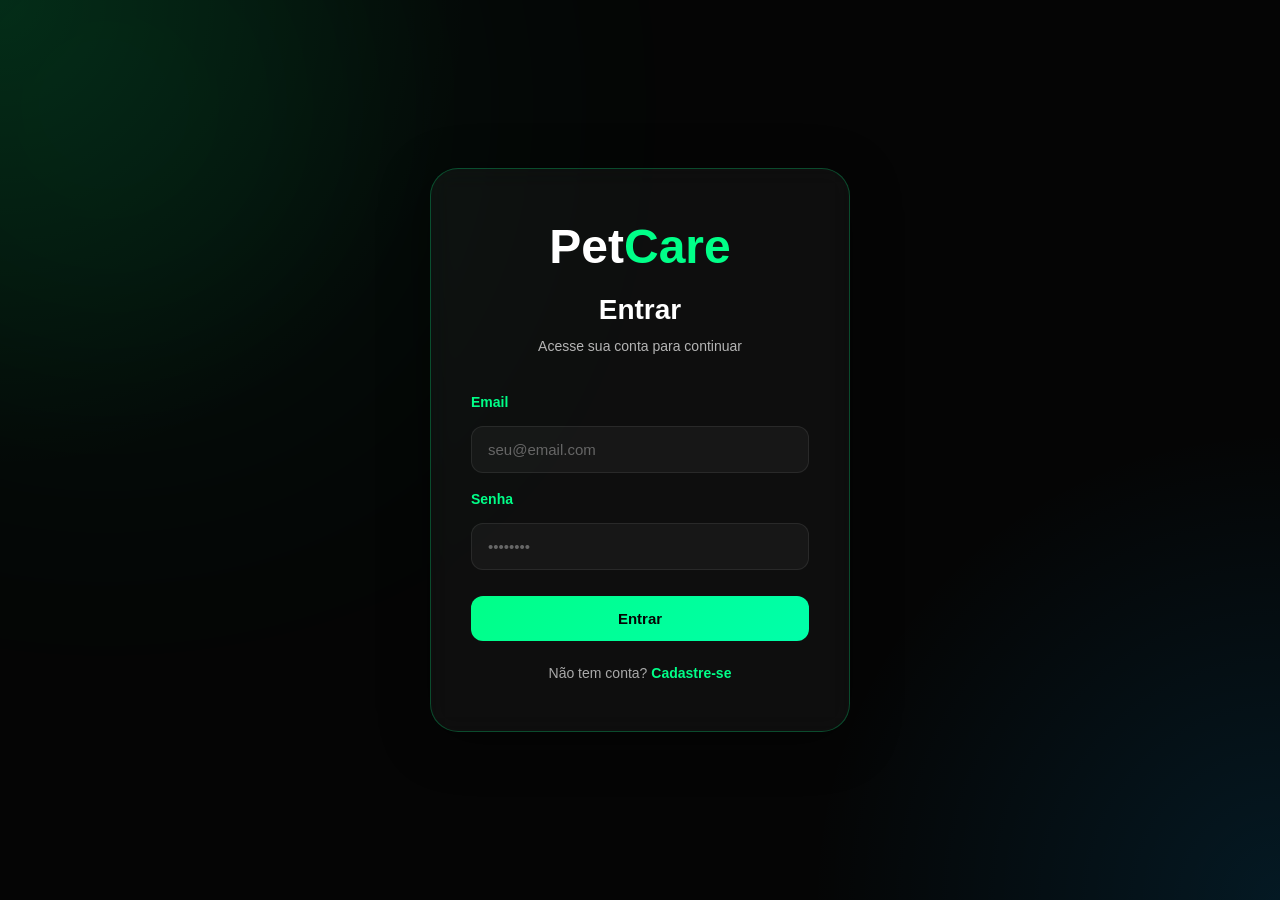
==== PetCare/auth.html @ 1dff2550 "Add files via upload" ====
<!DOCTYPE html>
<html lang="pt-BR">

<head>
    <meta charset="UTF-8">
    <meta name="viewport" content="width=device-width, initial-scale=1.0">
    <title>Login - PetCare</title>
    <link rel="stylesheet" href="style.css">
    <style>
        .auth-container {
            min-height: 100vh;
            display: flex;
            align-items: center;
            justify-content: center;
            padding: 20px;
        }

        .auth-box {
            width: 100%;
            max-width: 420px;
            background: rgba(255, 255, 255, 0.04);
            border: 1px solid rgba(0, 255, 136, 0.25);
            border-radius: 28px;
            padding: 50px 40px;
            backdrop-filter: blur(12px);
            box-shadow: 0 10px 50px rgba(0, 0, 0, 0.45);
        }

        .auth-header {
            text-align: center;
            margin-bottom: 40px;
        }

        .auth-header .logo {
            font-size: 48px;
            margin-bottom: 20px;
            font-weight: 800;
        }

        .auth-header .logo span {
            color: #00ff88;
        }

        .auth-header h1 {
            font-size: 28px;
            margin-bottom: 12px;
            color: white;
        }

        .auth-header p {
            color: #b5b5b5;
            font-size: 14px;
        }

        .auth-form {
            display: flex;
            flex-direction: column;
            gap: 18px;
        }

        .form-group {
            display: flex;
            flex-direction: column;
            gap: 8px;
        }

        .form-group label {
            color: #00ff88;
            font-weight: 600;
            font-size: 14px;
        }

        .form-group input {
            background: rgba(255, 255, 255, 0.04);
            border: 1px solid rgba(255, 255, 255, 0.08);
            border-radius: 12px;
            padding: 14px 16px;
            color: white;
            font-size: 15px;
            outline: none;
            transition: 0.3s;
            font-family: inherit;
        }

        .form-group input:focus {
            border-color: #00ff88;
            box-shadow: 0 0 15px rgba(0, 255, 136, 0.2);
        }

        .form-group input::placeholder {
            color: #666;
        }

        .auth-button {
            background: linear-gradient(135deg, #00ff88, #00ffaa);
            border: none;
            color: #050505;
            padding: 14px 28px;
            border-radius: 12px;
            font-size: 15px;
            font-weight: 600;
            cursor: pointer;
            transition: 0.35s;
            margin-top: 8px;
        }

        .auth-button:hover {
            transform: translateY(-2px);
            box-shadow: 0 0 30px rgba(0, 255, 136, 0.4);
        }

        .auth-button:active {
            transform: translateY(0);
        }

        .auth-toggle {
            text-align: center;
            margin-top: 24px;
            color: #aaa;
            font-size: 14px;
        }

        .auth-toggle a {
            color: #00ff88;
            text-decoration: none;
            font-weight: 600;
            cursor: pointer;
            transition: 0.3s;
        }

        .auth-toggle a:hover {
            color: #00ffaa;
        }

        .hidden-form {
            display: none;
        }

        .error-message {
            background: rgba(255, 100, 100, 0.15);
            border: 1px solid rgba(255, 100, 100, 0.3);
            color: #ff6464;
            padding: 12px;
            border-radius: 8px;
            font-size: 14px;
            margin-bottom: 16px;
            display: none;
        }

        .error-message.show {
            display: block;
        }

        .success-message {
            background: rgba(0, 255, 136, 0.15);
            border: 1px solid rgba(0, 255, 136, 0.3);
            color: #00ff88;
            padding: 12px;
            border-radius: 8px;
            font-size: 14px;
            margin-bottom: 16px;
            display: none;
        }

        .success-message.show {
            display: block;
        }

        @media(max-width: 600px) {
            .auth-box {
                padding: 40px 24px;
            }

            .auth-header .logo {
                font-size: 36px;
            }

            .auth-header h1 {
                font-size: 24px;
            }
        }
    </style>
</head>

<body>

    <div class="bg"></div>
    <div class="blur"></div>

    <div class="auth-container">
        <div class="auth-box">

            <div class="auth-header">
                <div class="logo">Pet<span>Care</span></div>
                <h1 id="authTitle">Entrar</h1>
                <p id="authSubtitle">Acesse sua conta para continuar</p>
            </div>

            <div id="errorMessage" class="error-message"></div>
            <div id="successMessage" class="success-message"></div>

            <!-- FORMULÁRIO DE LOGIN -->
            <form id="loginForm" class="auth-form">
                <div class="form-group">
                    <label for="loginEmail">Email</label>
                    <input type="email" id="loginEmail" placeholder="seu@email.com" required>
                </div>

                <div class="form-group">
                    <label for="loginPassword">Senha</label>
                    <input type="password" id="loginPassword" placeholder="••••••••" required>
                </div>

                <button type="submit" class="auth-button">Entrar</button>
            </form>

            <!-- FORMULÁRIO DE CADASTRO -->
            <form id="registerForm" class="auth-form hidden-form">
                <div class="form-group">
                    <label for="registerName">Nome Completo</label>
                    <input type="text" id="registerName" placeholder="Seu nome aqui" required>
                </div>

                <div class="form-group">
                    <label for="registerEmail">Email</label>
                    <input type="email" id="registerEmail" placeholder="seu@email.com" required>
                </div>

                <div class="form-group">
                    <label for="registerPassword">Senha</label>
                    <input type="password" id="registerPassword" placeholder="••••••••" required minlength="6">
                </div>

                <div class="form-group">
                    <label for="registerPasswordConfirm">Confirmar Senha</label>
                    <input type="password" id="registerPasswordConfirm" placeholder="••••••••" required minlength="6">
                </div>

                <button type="submit" class="auth-button">Criar Conta</button>
            </form>

            <!-- TOGGLE ENTRE LOGIN E CADASTRO -->
            <div class="auth-toggle">
                <span id="toggleText">Não tem conta? <a onclick="toggleForms()">Cadastre-se</a></span>
            </div>

        </div>
    </div>

    <script src="auth.js"></script>

</body>

</html>
---- PetCare/style.css ----
* {
  margin: 0;
  padding: 0;
  box-sizing: border-box;
  font-family: "Segoe UI", sans-serif;
}

html {
  scroll-behavior: smooth;
}

body {
  background: #050505;
  color: white;
  overflow-x: hidden;
  min-height: 100vh;
}

/* BACKGROUND */

.bg {
  position: fixed;
  inset: 0;

  background:
    radial-gradient(circle at top left, rgba(0, 255, 120, 0.12), transparent 30%),
    radial-gradient(circle at bottom right, rgba(0, 170, 255, 0.12), transparent 30%),
    #050505;

  z-index: -3;
}

.blur {
  position: fixed;

  width: 450px;
  height: 450px;

  background: #00ff88;

  border-radius: 50%;

  filter: blur(180px);

  opacity: 0.12;

  top: -120px;
  left: -120px;

  z-index: -2;

  animation: floating 8s ease-in-out infinite;
}

@keyframes floating {

  0% {
    transform: translateY(0px);
  }

  50% {
    transform: translateY(30px);
  }

  100% {
    transform: translateY(0px);
  }

}

/* HEADER */

header {
  width: 100%;

  display: flex;
  align-items: center;
  justify-content: space-between;

  padding: 28px 8%;

  position: sticky;
  top: 0;

  backdrop-filter: blur(12px);

  background: rgba(5, 5, 5, 0.75);

  border-bottom: 1px solid rgba(255, 255, 255, 0.06);

  z-index: 999;
}

.logo {
  font-size: 38px;
  font-weight: 800;
}

.logo span {
  color: #00ff88;
}

nav {
  display: flex;
  gap: 28px;

  align-items: center;
}

nav a {
  color: #cfcfcf;

  text-decoration: none;

  position: relative;

  transition: 0.3s;
}

nav a::after {
  content: "";

  position: absolute;

  left: 0;
  bottom: -6px;

  width: 0%;
  height: 2px;

  background: #00ff88;

  transition: 0.3s;
}

nav a:hover {
  color: white;
}

nav a:hover::after {
  width: 100%;
}

/* NAV AUTH */

.nav-auth {
  display: flex;
  gap: 12px;

  margin-left: 20px;

  padding-left: 20px;

  border-left: 1px solid rgba(255, 255, 255, 0.1);
}

.nav-link {
  background: transparent;

  border: 1px solid rgba(0, 255, 136, 0.3);

  color: #00ff88;

  padding: 8px 16px;

  border-radius: 8px;

  cursor: pointer;

  font-size: 13px;

  font-weight: 600;

  transition: 0.3s;

  font-family: inherit;
}

.nav-link:hover {
  background: rgba(0, 255, 136, 0.1);

  border-color: #00ff88;

  transform: translateY(-2px);
}

.user-info {
  color: #00ff88;

  font-weight: 600;

  font-size: 13px;

  padding: 8px 16px;
}

/* HERO */

.hero {
  min-height: 100vh;

  display: flex;
  align-items: center;
  justify-content: space-between;

  gap: 60px;

  padding: 0 8%;
}

.hero-text {
  max-width: 650px;
}

.tag {
  width: max-content;

  padding: 10px 18px;

  border-radius: 999px;

  background: rgba(0, 255, 136, 0.12);

  border: 1px solid rgba(0, 255, 136, 0.18);

  color: #00ff88;

  margin-bottom: 26px;

  animation: fadeUp 1s ease;
}

.hero h1 {
  font-size: 74px;
  line-height: 1;

  margin-bottom: 24px;

  animation: fadeUp 1.1s ease;
}

.hero h1 span {
  color: #00ff88;
}

.hero p {
  color: #b5b5b5;

  line-height: 1.8;

  font-size: 18px;

  margin-bottom: 36px;

  animation: fadeUp 1.2s ease;
}

.buttons {
  display: flex;
  gap: 18px;
  flex-wrap: wrap;

  animation: fadeUp 1.3s ease;
}

/* BUTTONS */

button {
  border: none;

  cursor: pointer;

  padding: 16px 28px;

  border-radius: 18px;

  font-size: 15px;
  font-weight: 600;

  transition: 0.35s;
}

.primary {
  background: linear-gradient(135deg, #00ff88, #00ffaa);

  color: #050505;

  box-shadow: 0 0 25px rgba(0, 255, 136, 0.25);
}

.primary:hover {
  transform: translateY(-5px) scale(1.03);

  box-shadow: 0 0 40px rgba(0, 255, 136, 0.45);
}

.secondary {
  background: transparent;

  border: 1px solid rgba(255, 255, 255, 0.08);

  color: white;
}

.secondary:hover {
  border-color: #00ff88;

  color: #00ff88;

  transform: translateY(-4px);
}

/* CARD */

.card {
  width: 430px;

  background: rgba(255, 255, 255, 0.04);

  border: 1px solid rgba(255, 255, 255, 0.08);

  border-radius: 30px;

  padding: 30px;

  backdrop-filter: blur(18px);

  box-shadow: 0 10px 50px rgba(0, 0, 0, 0.45);

  animation: fadeLeft 1s ease;
}

.card-top {
  display: flex;
  align-items: center;
  justify-content: space-between;

  margin-bottom: 24px;
}

.status {
  width: 14px;
  height: 14px;

  border-radius: 50%;

  background: #00ff88;

  box-shadow: 0 0 18px #00ff88;

  animation: pulse 2s infinite;
}

.pet {
  display: flex;
  align-items: center;

  gap: 18px;

  padding: 18px;

  border-radius: 20px;

  background: rgba(255, 255, 255, 0.03);

  margin-bottom: 20px;

  transition: 0.3s;
}

.pet:hover {
  transform: translateX(8px);

  background: rgba(255, 255, 255, 0.06);
}

.pet-icon {
  width: 58px;
  height: 58px;

  border-radius: 18px;

  background: linear-gradient(135deg, #00ff88, #00ffaa);

  display: flex;
  align-items: center;
  justify-content: center;

  font-size: 28px;
}

.pet h3 {
  margin-bottom: 4px;
}

.pet p {
  color: #aaaaaa;
  font-size: 14px;
}

/* SECTIONS */

.features,
.page {
  padding: 120px 8%;
}

.section-title,
.page-title {
  font-size: 58px;

  margin-bottom: 24px;
}

.section-title span,
.page-title span {
  color: #00ff88;
}

.page-description {
  color: #b5b5b5;

  font-size: 18px;

  max-width: 700px;

  line-height: 1.8;

  margin-bottom: 60px;
}

.grid,
.pets-grid {
  display: grid;

  grid-template-columns: repeat(auto-fit, minmax(280px, 1fr));

  gap: 28px;
}

/* FEATURE CARDS */

.feature-card,
.adoption-card {
  background: rgba(255, 255, 255, 0.04);

  border: 1px solid rgba(255, 255, 255, 0.08);

  border-radius: 26px;

  padding: 30px;

  transition: 0.35s;

  position: relative;

  overflow: hidden;
}

.feature-card::before,
.adoption-card::before {
  content: "";

  position: absolute;

  inset: 0;

  background: linear-gradient(135deg,
      rgba(0, 255, 136, 0.08),
      transparent);

  opacity: 0;

  transition: 0.35s;
}

.feature-card:hover::before,
.adoption-card:hover::before {
  opacity: 1;
}

.feature-card:hover,
.adoption-card:hover {
  transform: translateY(-10px);

  border-color: rgba(0, 255, 136, 0.25);
}

.feature-card h3,
.adoption-card h3 {
  font-size: 24px;

  margin-bottom: 14px;
}

.feature-card p,
.adoption-card p {
  color: #b4b4b4;

  line-height: 1.7;

  margin-bottom: 24px;

  flex-grow: 1;
}

/* CARD ICON */

.card-icon {
  font-size: 48px;

  margin-bottom: 18px;

  display: block;
}

/* CARD FEATURES */

.card-feature {
  font-size: 14px;

  color: #00ff88;

  margin-bottom: 8px;

  font-weight: 500;
}

/* PET IMAGE */

.pet-image {
  width: 100px;
  height: 100px;

  border-radius: 24px;

  background: rgba(0, 255, 136, 0.12);

  display: flex;
  align-items: center;
  justify-content: center;

  margin-bottom: 22px;

  font-size: 46px;
}

/* FORM */

.contact-form {
  max-width: 700px;

  display: flex;
  flex-direction: column;

  gap: 22px;
}

.contact-form input,
.contact-form textarea {
  background: rgba(255, 255, 255, 0.04);

  border: 1px solid rgba(255, 255, 255, 0.08);

  border-radius: 18px;

  padding: 18px;

  color: white;

  font-size: 15px;

  outline: none;

  transition: 0.3s;
}

.contact-form textarea {
  height: 180px;
  resize: none;
}

.contact-form input:focus,
.contact-form textarea:focus {
  border-color: #00ff88;

  box-shadow: 0 0 20px rgba(0, 255, 136, 0.15);
}

/* FOOTER */

footer {
  padding: 40px 8%;

  text-align: center;

  color: #888;

  border-top: 1px solid rgba(255, 255, 255, 0.06);
}

/* ANIMATIONS */

.hidden {
  opacity: 0;
  transform: translateY(50px);
}

.show {
  opacity: 1;
  transform: translateY(0);
  transition: all 1s ease;
}

@keyframes pulse {

  0% {
    transform: scale(1);
  }

  50% {
    transform: scale(1.3);
  }

  100% {
    transform: scale(1);
  }

}

@keyframes fadeUp {

  from {
    opacity: 0;
    transform: translateY(40px);
  }

  to {
    opacity: 1;
    transform: translateY(0);
  }

}

@keyframes fadeLeft {

  from {
    opacity: 0;
    transform: translateX(60px);
  }

  to {
    opacity: 1;
    transform: translateX(0);
  }

}

/* FORM CONTAINER (ADOÇÃO) */

.form-container {
  background: rgba(255, 255, 255, 0.02);

  border: 1px solid rgba(0, 255, 136, 0.15);

  border-radius: 28px;

  padding: 40px;

  margin-bottom: 80px;

  backdrop-filter: blur(12px);
}

.form-container h2 {
  font-size: 28px;

  margin-bottom: 30px;

  color: #00ff88;
}

.pet-form {
  display: grid;

  grid-template-columns: repeat(auto-fit, minmax(200px, 1fr));

  gap: 24px;
}

.form-group {
  grid-column: span 1;
}

.form-group:nth-last-child(1),
.form-group:nth-last-child(2) {
  grid-column: 1 / -1;
}

.form-group label {
  display: block;

  margin-bottom: 8px;

  color: #00ff88;

  font-weight: 600;

  font-size: 14px;
}

.form-group input,
.form-group select,
.form-group textarea {
  width: 100%;

  background: rgba(255, 255, 255, 0.04);

  border: 1px solid rgba(255, 255, 255, 0.08);

  border-radius: 12px;

  padding: 12px 16px;

  color: white;

  font-size: 15px;

  outline: none;

  transition: 0.3s;

  font-family: inherit;
}

.form-group select {
  color: #ffffff;
  background-color: rgba(5, 5, 5, 0.9);
  cursor: pointer;
}

.form-group select option {
  background-color: #050505;
  color: #ffffff;
  padding: 8px;
}

.form-group select option:checked {
  background: linear-gradient(#00ff88, #00ff88);
  color: #050505;
}

.form-group input:focus,
.form-group select:focus,
.form-group textarea:focus {
  border-color: #00ff88;

  box-shadow: 0 0 15px rgba(0, 255, 136, 0.2);
}

.form-group textarea {
  grid-column: 1 / -1;

  resize: vertical;

  min-height: 100px;
}

.pet-form button {
  grid-column: 1 / -1;

  margin-top: 10px;
}

/* PET INFO */

.pet-info {
  font-size: 14px;

  color: #b4b4b4;

  margin-bottom: 20px;

  background: rgba(0, 255, 136, 0.05);

  padding: 16px;

  border-radius: 14px;
}

.pet-info p {
  margin-bottom: 8px;

  line-height: 1.6;
}

.pet-info p:last-child {
  margin-bottom: 0;
}

.vaccine-status {
  font-weight: 600;

  padding: 4px 10px;

  border-radius: 8px;

  background: rgba(0, 255, 136, 0.2);

  color: #00ff88;
}

.vaccine-status.em\ atraso {
  background: rgba(255, 150, 0, 0.2);

  color: #ffaa00;
}

/* CARD ACTIONS */

.card-actions {
  display: flex;

  gap: 10px;

  flex-wrap: wrap;

  margin-top: 18px;

  position: relative;

  z-index: 10;
}

.card-actions button {
  flex: 1;

  min-width: 100px;

  padding: 10px 16px;

  font-size: 13px;

  cursor: pointer;

  pointer-events: auto;

  position: relative;

  z-index: 11;
}

.danger {
  background: transparent;

  border: 1px solid rgba(255, 100, 100, 0.3);

  color: #ff6464;
}

.danger:hover {
  background: rgba(255, 100, 100, 0.1);

  border-color: #ff6464;

  transform: translateY(-3px);
}

/* ALERTS */

.alert {
  position: fixed;

  bottom: 30px;

  right: 30px;

  padding: 16px 24px;

  border-radius: 12px;

  background: rgba(0, 255, 136, 0.15);

  border: 1px solid rgba(0, 255, 136, 0.3);

  color: #00ff88;

  font-weight: 600;

  opacity: 0;

  transition: opacity 0.3s ease;

  z-index: 1000;

  max-width: 350px;

  box-shadow: 0 8px 32px rgba(0, 255, 136, 0.2);
}

.alert.show {
  opacity: 1;
}

.alert-success {
  background: rgba(0, 255, 136, 0.15);

  border-color: rgba(0, 255, 136, 0.3);

  color: #00ff88;
}

.alert-error {
  background: rgba(255, 100, 100, 0.15);

  border-color: rgba(255, 100, 100, 0.3);

  color: #ff6464;
}

/* MODAL DE AUTENTICAÇÃO */

.auth-modal {
  display: none;

  position: fixed;

  inset: 0;

  background: rgba(0, 0, 0, 0.8);

  backdrop-filter: blur(4px);

  z-index: 2000;

  align-items: center;

  justify-content: center;

  padding: 20px;
}

.auth-modal.active {
  display: flex;
}

.auth-modal-content {
  background: rgba(5, 5, 5, 0.95);

  border: 1px solid rgba(0, 255, 136, 0.25);

  border-radius: 24px;

  padding: 40px;

  width: 100%;

  max-width: 420px;

  backdrop-filter: blur(12px);

  box-shadow: 0 10px 50px rgba(0, 0, 0, 0.6);

  position: relative;

  animation: modalSlideIn 0.3s ease;
}

@keyframes modalSlideIn {
  from {
    opacity: 0;

    transform: translateY(-30px);
  }

  to {
    opacity: 1;

    transform: translateY(0);
  }
}

.modal-close {
  position: absolute;

  top: 16px;

  right: 16px;

  background: transparent;

  border: none;

  color: #aaa;

  font-size: 24px;

  cursor: pointer;

  transition: 0.3s;
}

.modal-close:hover {
  color: white;

  transform: rotate(90deg);
}

.auth-header {
  margin-bottom: 30px;

  text-align: center;
}

.auth-header h2 {
  font-size: 28px;

  margin-bottom: 8px;

  color: #00ff88;
}

.auth-header p {
  color: #aaa;

  font-size: 14px;
}

.auth-form {
  display: flex;

  flex-direction: column;

  gap: 18px;
}

.auth-form.hidden-form {
  display: none;
}

.auth-toggle {
  text-align: center;

  margin-top: 20px;

  color: #aaa;

  font-size: 14px;
}

.auth-toggle a {
  color: #00ff88;

  text-decoration: none;

  cursor: pointer;

  font-weight: 600;
}

.auth-toggle a:hover {
  color: #00ffaa;
}

.error-message {
  background: rgba(255, 100, 100, 0.15);

  border: 1px solid rgba(255, 100, 100, 0.3);

  color: #ff6464;

  padding: 12px;

  border-radius: 8px;

  font-size: 14px;

  display: none;
}

.error-message.show {
  display: block;
}

.success-message {
  background: rgba(0, 255, 136, 0.15);

  border: 1px solid rgba(0, 255, 136, 0.3);

  color: #00ff88;

  padding: 12px;

  border-radius: 8px;

  font-size: 14px;

  display: none;
}

.success-message.show {
  display: block;
}

/* RESPONSIVE */

@media(max-width: 980px) {

  nav {
    display: none;
  }

  .hero {
    flex-direction: column;

    justify-content: center;

    text-align: center;

    padding-top: 120px;
    padding-bottom: 80px;
  }

  .hero h1 {
    font-size: 54px;
  }

  .buttons {
    justify-content: center;
  }

  .card {
    width: 100%;
    max-width: 430px;
  }

  .section-title,
  .page-title {
    font-size: 42px;
  }

  .form-container {
    padding: 24px;
  }

  .pet-form {
    grid-template-columns: 1fr;
  }

  .form-group:nth-last-child(1),
  .form-group:nth-last-child(2) {
    grid-column: auto;
  }

}
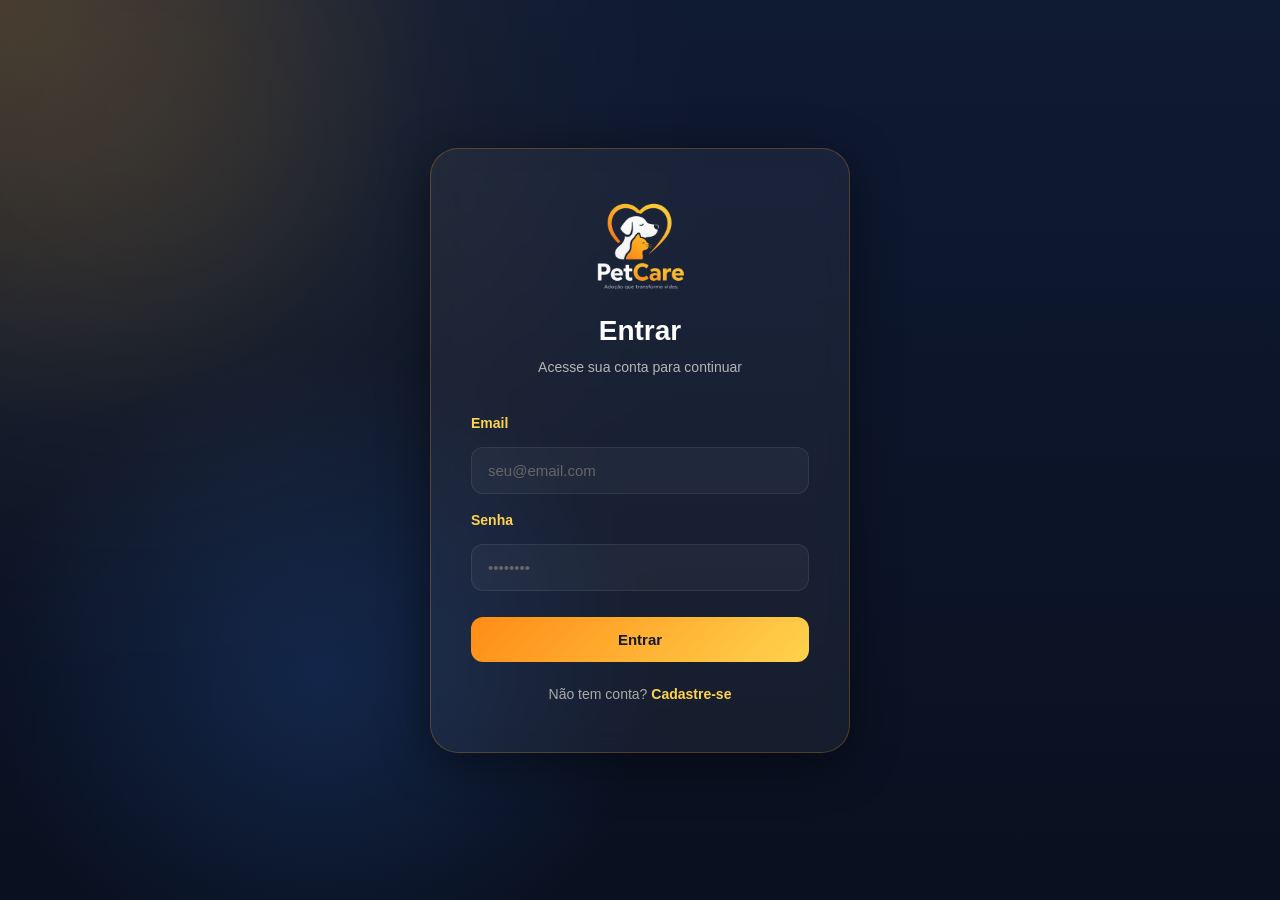
==== commit 051f8b4e: "Add files via upload" ====
--- a/PetCare/auth.html
+++ b/PetCare/auth.html
@@ -18,8 +18,8 @@
         .auth-box {
             width: 100%;
             max-width: 420px;
-            background: rgba(255, 255, 255, 0.04);
-            border: 1px solid rgba(0, 255, 136, 0.25);
+            background: rgba(255, 255, 255, 0.05);
+            border: 1px solid rgba(255, 159, 28, 0.25);
             border-radius: 28px;
             padding: 50px 40px;
             backdrop-filter: blur(12px);
@@ -38,7 +38,7 @@
         }
 
         .auth-header .logo span {
-            color: #00ff88;
+            color: #ffd34d;
         }
 
         .auth-header h1 {
@@ -65,7 +65,7 @@
         }
 
         .form-group label {
-            color: #00ff88;
+            color: #ffd34d;
             font-weight: 600;
             font-size: 14px;
         }
@@ -83,8 +83,8 @@
         }
 
         .form-group input:focus {
-            border-color: #00ff88;
-            box-shadow: 0 0 15px rgba(0, 255, 136, 0.2);
+            border-color: #ffb347;
+            box-shadow: 0 0 15px rgba(255, 159, 28, 0.2);
         }
 
         .form-group input::placeholder {
@@ -92,9 +92,9 @@
         }
 
         .auth-button {
-            background: linear-gradient(135deg, #00ff88, #00ffaa);
+            background: linear-gradient(135deg, #ff8c16, #ffd34d);
             border: none;
-            color: #050505;
+            color: #111827;
             padding: 14px 28px;
             border-radius: 12px;
             font-size: 15px;
@@ -106,7 +106,7 @@
 
         .auth-button:hover {
             transform: translateY(-2px);
-            box-shadow: 0 0 30px rgba(0, 255, 136, 0.4);
+            box-shadow: 0 0 30px rgba(255, 159, 28, 0.35);
         }
 
         .auth-button:active {
@@ -121,7 +121,7 @@
         }
 
         .auth-toggle a {
-            color: #00ff88;
+            color: #ffd34d;
             text-decoration: none;
             font-weight: 600;
             cursor: pointer;
@@ -129,7 +129,7 @@
         }
 
         .auth-toggle a:hover {
-            color: #00ffaa;
+            color: #ffb347;
         }
 
         .hidden-form {
@@ -152,9 +152,9 @@
         }
 
         .success-message {
-            background: rgba(0, 255, 136, 0.15);
-            border: 1px solid rgba(0, 255, 136, 0.3);
-            color: #00ff88;
+            background: rgba(255, 211, 77, 0.15);
+            border: 1px solid rgba(255, 159, 28, 0.3);
+            color: #ffd34d;
             padding: 12px;
             border-radius: 8px;
             font-size: 14px;
@@ -191,7 +191,7 @@
         <div class="auth-box">
 
             <div class="auth-header">
-                <div class="logo">Pet<span>Care</span></div>
+                <a href="index.html" class="logo"><img src="img/logo.png" alt="PetCare"></a>
                 <h1 id="authTitle">Entrar</h1>
                 <p id="authSubtitle">Acesse sua conta para continuar</p>
             </div>
--- a/PetCare/style.css
+++ b/PetCare/style.css
@@ -10,8 +10,10 @@
 }
 
 body {
-  background: #050505;
-  color: white;
+  background: radial-gradient(circle at top left, rgba(255, 159, 28, 0.18), transparent 25%),
+              radial-gradient(circle at bottom right, rgba(59, 130, 246, 0.18), transparent 25%),
+              #0c1729;
+  color: #f8fafc;
   overflow-x: hidden;
   min-height: 100vh;
 }
@@ -23,9 +25,9 @@
   inset: 0;
 
   background:
-    radial-gradient(circle at top left, rgba(0, 255, 120, 0.12), transparent 30%),
-    radial-gradient(circle at bottom right, rgba(0, 170, 255, 0.12), transparent 30%),
-    #050505;
+    radial-gradient(circle at top left, rgba(255, 159, 28, 0.18), transparent 28%),
+    radial-gradient(circle at 25% 75%, rgba(59, 130, 246, 0.18), transparent 28%),
+    linear-gradient(180deg, #0f1a33 0%, #09101f 100%);
 
   z-index: -3;
 }
@@ -33,18 +35,18 @@
 .blur {
   position: fixed;
 
-  width: 450px;
-  height: 450px;
-
-  background: #00ff88;
+  width: 500px;
+  height: 500px;
+
+  background: #ffcc45;
 
   border-radius: 50%;
 
-  filter: blur(180px);
-
-  opacity: 0.12;
-
-  top: -120px;
+  filter: blur(160px);
+
+  opacity: 0.16;
+
+  top: -140px;
   left: -120px;
 
   z-index: -2;
@@ -77,16 +79,16 @@
   align-items: center;
   justify-content: space-between;
 
-  padding: 28px 8%;
+  padding: 6px 8%;
 
   position: sticky;
   top: 0;
 
-  backdrop-filter: blur(12px);
-
-  background: rgba(5, 5, 5, 0.75);
-
-  border-bottom: 1px solid rgba(255, 255, 255, 0.06);
+  backdrop-filter: blur(18px);
+
+  background: rgba(14, 32, 62, 0.95);
+
+  border-bottom: 1px solid rgba(255, 159, 28, 0.18);
 
   z-index: 999;
 }
@@ -97,7 +99,18 @@
 }
 
 .logo span {
-  color: #00ff88;
+  color: #ffd34d;
+}
+
+.logo {
+  display: inline-flex;
+  align-items: center;
+}
+
+.logo img {
+  height: 96px;
+  max-width: 320px;
+  display: block;
 }
 
 nav {
@@ -108,7 +121,7 @@
 }
 
 nav a {
-  color: #cfcfcf;
+  color: #f7f7f7;
 
   text-decoration: none;
 
@@ -128,13 +141,13 @@
   width: 0%;
   height: 2px;
 
-  background: #00ff88;
+  background: #ffd34d;
 
   transition: 0.3s;
 }
 
 nav a:hover {
-  color: white;
+  color: #ffd34d;
 }
 
 nav a:hover::after {
@@ -154,22 +167,106 @@
   border-left: 1px solid rgba(255, 255, 255, 0.1);
 }
 
+.user-dropdown {
+  position: relative;
+}
+
+.user-button {
+  background: rgba(59, 130, 246, 0.12);
+  border: 1px solid rgba(96, 165, 250, 0.35);
+  color: #bfdbfe;
+  padding: 10px 18px;
+  border-radius: 12px;
+  cursor: pointer;
+  font-size: 13px;
+  font-weight: 700;
+}
+
+.dropdown-menu {
+  display: none;
+  position: absolute;
+  right: 0;
+  top: calc(100% + 8px);
+  background: rgba(10, 25, 56, 0.98);
+  border: 1px solid rgba(255, 159, 28, 0.22);
+  border-radius: 18px;
+  padding: 10px 0;
+  min-width: 260px;
+  box-shadow: 0 18px 45px rgba(0, 0, 0, 0.28);
+  z-index: 3000;
+}
+
+.user-dropdown:hover .dropdown-menu {
+  display: block;
+}
+
+.dropdown-title {
+  padding: 10px 18px;
+  font-size: 12px;
+  font-weight: 700;
+  color: #ffd34d;
+  text-transform: uppercase;
+  letter-spacing: 0.4px;
+}
+
+.adoption-list {
+  max-height: 180px;
+  overflow-y: auto;
+  padding: 0 10px 10px;
+  border-top: 1px solid rgba(255, 159, 28, 0.18);
+  border-bottom: 1px solid rgba(255, 159, 28, 0.18);
+}
+
+.adoption-list-item {
+  padding: 10px 0;
+  font-size: 13px;
+  color: #f5f5f5;
+  border-bottom: 1px solid rgba(255, 255, 255, 0.08);
+}
+
+.adoption-list-item:last-child {
+  border-bottom: none;
+}
+
+.dropdown-empty {
+  padding: 10px 18px;
+  font-size: 13px;
+  color: #f5f5f5;
+}
+
+.dropdown-item {
+  display: block;
+  width: 100%;
+  text-align: left;
+  background: transparent;
+  border: none;
+  color: #fff;
+  padding: 10px 18px;
+  font-size: 13px;
+  cursor: pointer;
+}
+
+.dropdown-item:hover {
+  background: rgba(255, 211, 77, 0.18);
+  color: #111827;
+}
+
 .nav-link {
-  background: transparent;
-
-  border: 1px solid rgba(0, 255, 136, 0.3);
-
-  color: #00ff88;
-
-  padding: 8px 16px;
-
-  border-radius: 8px;
+  background: rgba(255, 159, 28, 0.12);
+
+  border: 1px solid rgba(255, 211, 77, 0.5);
+
+  color: #ffd34d;
+
+  padding: 10px 18px;
+
+  border-radius: 12px;
 
   cursor: pointer;
 
   font-size: 13px;
 
-  font-weight: 600;
+  font-weight: 700;
 
   transition: 0.3s;
 
@@ -177,15 +274,17 @@
 }
 
 .nav-link:hover {
-  background: rgba(0, 255, 136, 0.1);
-
-  border-color: #00ff88;
+  background: rgba(255, 211, 77, 0.18);
+
+  border-color: #ffd34d;
+
+  color: #111827;
 
   transform: translateY(-2px);
 }
 
 .user-info {
-  color: #00ff88;
+  color: #ffd34d;
 
   font-weight: 600;
 
@@ -215,15 +314,15 @@
 .tag {
   width: max-content;
 
-  padding: 10px 18px;
+  padding: 10px 20px;
 
   border-radius: 999px;
 
-  background: rgba(0, 255, 136, 0.12);
-
-  border: 1px solid rgba(0, 255, 136, 0.18);
-
-  color: #00ff88;
+  background: rgba(255, 211, 77, 0.14);
+
+  border: 1px solid rgba(255, 159, 28, 0.24);
+
+  color: #ffd34d;
 
   margin-bottom: 26px;
 
@@ -231,8 +330,8 @@
 }
 
 .hero h1 {
-  font-size: 74px;
-  line-height: 1;
+  font-size: 68px;
+  line-height: 1.02;
 
   margin-bottom: 24px;
 
@@ -240,11 +339,11 @@
 }
 
 .hero h1 span {
-  color: #00ff88;
+  color: #ffb347;
 }
 
 .hero p {
-  color: #b5b5b5;
+  color: #d1d5db;
 
   line-height: 1.8;
 
@@ -281,31 +380,33 @@
 }
 
 .primary {
-  background: linear-gradient(135deg, #00ff88, #00ffaa);
-
-  color: #050505;
-
-  box-shadow: 0 0 25px rgba(0, 255, 136, 0.25);
+  background: linear-gradient(135deg, #ff8c16, #ffd34d);
+
+  color: #111827;
+
+  box-shadow: 0 15px 40px rgba(255, 159, 28, 0.25);
 }
 
 .primary:hover {
   transform: translateY(-5px) scale(1.03);
 
-  box-shadow: 0 0 40px rgba(0, 255, 136, 0.45);
+  box-shadow: 0 20px 50px rgba(255, 159, 28, 0.35);
 }
 
 .secondary {
-  background: transparent;
-
-  border: 1px solid rgba(255, 255, 255, 0.08);
-
-  color: white;
+  background: rgba(255, 255, 255, 0.06);
+
+  border: 1px solid rgba(255, 211, 77, 0.35);
+
+  color: #f8fafc;
 }
 
 .secondary:hover {
-  border-color: #00ff88;
-
-  color: #00ff88;
+  border-color: #ffd34d;
+
+  color: #111827;
+
+  background: rgba(255, 211, 77, 0.18);
 
   transform: translateY(-4px);
 }
@@ -315,9 +416,9 @@
 .card {
   width: 430px;
 
-  background: rgba(255, 255, 255, 0.04);
-
-  border: 1px solid rgba(255, 255, 255, 0.08);
+  background: rgba(255, 204, 69, 0.08);
+
+  border: 1px solid rgba(255, 159, 28, 0.22);
 
   border-radius: 30px;
 
@@ -325,7 +426,7 @@
 
   backdrop-filter: blur(18px);
 
-  box-shadow: 0 10px 50px rgba(0, 0, 0, 0.45);
+  box-shadow: 0 18px 55px rgba(255, 159, 28, 0.12);
 
   animation: fadeLeft 1s ease;
 }
@@ -344,9 +445,9 @@
 
   border-radius: 50%;
 
-  background: #00ff88;
-
-  box-shadow: 0 0 18px #00ff88;
+  background: #ffd34d;
+
+  box-shadow: 0 0 18px rgba(255, 211, 77, 0.65);
 
   animation: pulse 2s infinite;
 }
@@ -359,9 +460,9 @@
 
   padding: 18px;
 
-  border-radius: 20px;
-
-  background: rgba(255, 255, 255, 0.03);
+  border-radius: 22px;
+
+  background: rgba(255, 255, 255, 0.06);
 
   margin-bottom: 20px;
 
@@ -371,22 +472,22 @@
 .pet:hover {
   transform: translateX(8px);
 
-  background: rgba(255, 255, 255, 0.06);
+  background: rgba(255, 211, 77, 0.12);
 }
 
 .pet-icon {
-  width: 58px;
-  height: 58px;
-
-  border-radius: 18px;
-
-  background: linear-gradient(135deg, #00ff88, #00ffaa);
+  width: 64px;
+  height: 64px;
+
+  border-radius: 20px;
+
+  background: linear-gradient(135deg, #ffb347, #3b82f6);
 
   display: flex;
   align-items: center;
   justify-content: center;
 
-  font-size: 28px;
+  font-size: 30px;
 }
 
 .pet h3 {
@@ -414,11 +515,11 @@
 
 .section-title span,
 .page-title span {
-  color: #00ff88;
+  color: #ffd34d;
 }
 
 .page-description {
-  color: #b5b5b5;
+  color: #d1d5db;
 
   font-size: 18px;
 
@@ -442,9 +543,9 @@
 
 .feature-card,
 .adoption-card {
-  background: rgba(255, 255, 255, 0.04);
-
-  border: 1px solid rgba(255, 255, 255, 0.08);
+  background: rgba(255, 211, 77, 0.08);
+
+  border: 1px solid rgba(255, 159, 28, 0.22);
 
   border-radius: 26px;
 
@@ -466,7 +567,7 @@
   inset: 0;
 
   background: linear-gradient(135deg,
-      rgba(0, 255, 136, 0.08),
+      rgba(255, 159, 28, 0.12),
       transparent);
 
   opacity: 0;
@@ -483,7 +584,7 @@
 .adoption-card:hover {
   transform: translateY(-10px);
 
-  border-color: rgba(0, 255, 136, 0.25);
+  border-color: rgba(59, 130, 246, 0.45);
 }
 
 .feature-card h3,
@@ -519,7 +620,7 @@
 .card-feature {
   font-size: 14px;
 
-  color: #00ff88;
+  color: #ffd34d;
 
   margin-bottom: 8px;
 
@@ -534,7 +635,7 @@
 
   border-radius: 24px;
 
-  background: rgba(0, 255, 136, 0.12);
+  background: rgba(255, 255, 255, 0.12);
 
   display: flex;
   align-items: center;
@@ -582,9 +683,321 @@
 
 .contact-form input:focus,
 .contact-form textarea:focus {
-  border-color: #00ff88;
-
-  box-shadow: 0 0 20px rgba(0, 255, 136, 0.15);
+  border-color: #ffb347;
+
+  box-shadow: 0 0 20px rgba(255, 159, 28, 0.15);
+}
+
+.file-note {
+  margin-top: 6px;
+  color: #e9d68a;
+  font-size: 13px;
+  line-height: 1.5;
+}
+
+.alert {
+  position: fixed;
+  left: 50%;
+  bottom: 24px;
+  transform: translateX(-50%) translateY(20px);
+  padding: 16px 24px;
+  border-radius: 18px;
+  color: #111827;
+  background: rgba(255, 223, 108, 0.95);
+  box-shadow: 0 18px 50px rgba(0, 0, 0, 0.18);
+  opacity: 0;
+  transition: opacity 0.3s ease, transform 0.3s ease;
+  z-index: 9999;
+}
+
+.alert.show {
+  opacity: 1;
+  transform: translateX(-50%) translateY(0);
+}
+
+.alert.alert-error {
+  background: rgba(255, 111, 97, 0.95);
+  color: #111827;
+}
+
+.alert.alert-info {
+  background: rgba(96, 165, 250, 0.95);
+  color: #111827;
+}
+
+.pet-photo-card {
+  border-radius: 24px;
+  overflow: hidden;
+  width: 100px;
+  height: 100px;
+  background: #111827;
+  box-shadow: inset 0 0 0 1px rgba(255, 211, 77, 0.18);
+}
+
+.pet-photo-card img {
+  width: 100%;
+  height: 100%;
+  object-fit: cover;
+}
+
+.adoption-card {
+  cursor: pointer;
+}
+
+.adoption-card .card-actions button {
+  cursor: pointer;
+}
+
+.recent-carousel {
+  margin-bottom: 32px;
+  position: relative;
+  padding: 24px 0 20px;
+}
+
+.carousel-header {
+  margin-bottom: 18px;
+}
+
+.carousel-header h2 {
+  margin: 0;
+  color: #ffd34d;
+  font-size: 28px;
+}
+
+.carousel-header p {
+  margin: 8px 0 0;
+  color: #d1d5db;
+  max-width: 640px;
+}
+
+.carousel-wrapper {
+  position: relative;
+  overflow: hidden;
+  max-width: 760px;
+  margin: 0 auto;
+}
+
+.carousel-arrow {
+  width: 56px;
+  height: 56px;
+  border: none;
+  border-radius: 50%;
+  background: rgba(255, 255, 255, 0.08);
+  color: #ffd34d;
+  font-size: 28px;
+  cursor: pointer;
+  transition: transform 0.25s ease, background 0.25s ease, color 0.25s ease;
+  box-shadow: 0 14px 32px rgba(0, 0, 0, 0.2);
+  position: absolute;
+  top: 50%;
+  transform: translateY(-50%);
+  z-index: 2;
+}
+
+.carousel-prev {
+  left: -28px;
+}
+
+.carousel-next {
+  right: -28px;
+}
+
+.carousel-arrow:hover {
+  transform: translateY(-50%) scale(1.08);
+  background: rgba(255, 211, 77, 0.22);
+  color: #111827;
+}
+
+.carousel-track {
+  display: flex;
+  gap: 24px;
+  overflow-x: auto;
+  scroll-snap-type: x mandatory;
+  scroll-behavior: smooth;
+  padding: 10px 0;
+  justify-content: center;
+  -webkit-overflow-scrolling: touch;
+}
+
+.carousel-track::-webkit-scrollbar {
+  height: 10px;
+}
+
+.carousel-track::-webkit-scrollbar-thumb {
+  background: rgba(255, 159, 28, 0.35);
+  border-radius: 999px;
+}
+
+.carousel-card {
+  min-width: min(720px, 92vw);
+  max-width: 720px;
+  background: rgba(8, 16, 34, 0.94);
+  border: 1px solid rgba(255, 159, 28, 0.18);
+  border-radius: 34px;
+  padding: 24px;
+  scroll-snap-align: center;
+  cursor: pointer;
+  transition: transform 0.25s ease, box-shadow 0.25s ease;
+  box-shadow: inset 0 0 0 1px rgba(255, 255, 255, 0.04);
+}
+
+.carousel-card:hover {
+  transform: translateY(-6px);
+  box-shadow: 0 24px 60px rgba(255, 159, 28, 0.16);
+}
+
+.carousel-card img {
+  width: 100%;
+  aspect-ratio: 4 / 3;
+  border-radius: 28px;
+  object-fit: cover;
+  margin-bottom: 18px;
+}
+
+.carousel-placeholder {
+  width: 100%;
+  height: 360px;
+  border-radius: 28px;
+  background: linear-gradient(180deg, rgba(255, 211, 77, 0.16), rgba(255, 159, 28, 0.08));
+  display: grid;
+  place-items: center;
+  font-size: 72px;
+  margin-bottom: 18px;
+}
+.carousel-placeholder{
+  width: 100%;
+  height: 180px;
+  border-radius: 20px;
+  background: rgba(255, 211, 77, 0.15);
+  display: grid;
+  place-items: center;
+  font-size: 56px;
+  margin-bottom: 14px;
+}
+
+.carousel-card h3 {
+  margin: 0 0 8px;
+  color: #ffd34d;
+  font-size: 20px;
+}
+
+.carousel-card p {
+  margin: 0;
+  color: #d1d5db;
+  line-height: 1.5;
+}
+
+.carousel-meta {
+  margin-top: 10px;
+  color: #a1a1aa;
+  font-size: 13px;
+}
+
+.carousel-empty {
+  color: #d1d5db;
+  padding: 20px 12px;
+  background: rgba(255, 211, 77, 0.08);
+  border: 1px solid rgba(255, 159, 28, 0.15);
+  border-radius: 24px;
+}
+
+.details-modal {
+  position: fixed;
+  inset: 0;
+  background: rgba(7, 18, 39, 0.88);
+  display: none;
+  align-items: center;
+  justify-content: center;
+  padding: 24px;
+  z-index: 9999;
+}
+
+.details-modal.active {
+  display: flex;
+}
+
+.details-modal-content {
+  width: min(920px, 100%);
+  background: #071429;
+  border: 1px solid rgba(255, 159, 28, 0.22);
+  border-radius: 32px;
+  padding: 32px;
+  position: relative;
+  box-shadow: 0 28px 80px rgba(0, 0, 0, 0.55);
+}
+
+.details-modal-content .modal-close {
+  position: absolute;
+  top: 20px;
+  right: 20px;
+  background: rgba(255, 255, 255, 0.12);
+  border: none;
+  color: #f8fafc;
+  width: 48px;
+  height: 48px;
+  border-radius: 14px;
+  cursor: pointer;
+  font-size: 24px;
+  line-height: 1;
+  display: inline-flex;
+  align-items: center;
+  justify-content: center;
+  box-shadow: none;
+  transition: transform 0.2s ease, background 0.2s ease;
+}
+
+.details-modal-content .modal-close:hover {
+  transform: scale(1.1);
+  background: rgba(255, 211, 77, 0.2);
+}
+
+.details-grid {
+  display: grid;
+  grid-template-columns: 1.2fr 1fr;
+  gap: 28px;
+  align-items: start;
+}
+
+.details-info h2 {
+  margin-bottom: 14px;
+  font-size: 36px;
+  color: #ffd34d;
+}
+
+.details-info p,
+.details-info li {
+  color: #d1d5db;
+  line-height: 1.75;
+}
+
+.details-info ul {
+  display: grid;
+  gap: 12px;
+  padding-left: 18px;
+  margin-top: 16px;
+}
+
+.photo-gallery {
+  display: grid;
+  grid-template-columns: repeat(auto-fit, minmax(180px, 1fr));
+  gap: 16px;
+  margin-top: 18px;
+}
+
+.photo-gallery img {
+  width: 100%;
+  border-radius: 22px;
+  object-fit: cover;
+  aspect-ratio: 4 / 3;
+}
+
+.empty-state {
+  padding: 40px;
+  text-align: center;
+  color: #d1d5db;
+  background: rgba(255, 255, 255, 0.06);
+  border: 1px dashed rgba(255, 159, 28, 0.35);
+  border-radius: 24px;
 }
 
 /* FOOTER */
@@ -659,9 +1072,9 @@
 /* FORM CONTAINER (ADOÇÃO) */
 
 .form-container {
-  background: rgba(255, 255, 255, 0.02);
-
-  border: 1px solid rgba(0, 255, 136, 0.15);
+  background: rgba(255, 255, 255, 0.06);
+
+  border: 1px solid rgba(255, 159, 28, 0.18);
 
   border-radius: 28px;
 
@@ -669,15 +1082,15 @@
 
   margin-bottom: 80px;
 
-  backdrop-filter: blur(12px);
+  backdrop-filter: blur(14px);
 }
 
 .form-container h2 {
-  font-size: 28px;
+  font-size: 30px;
 
   margin-bottom: 30px;
 
-  color: #00ff88;
+  color: #ffb347;
 }
 
 .pet-form {
@@ -702,7 +1115,7 @@
 
   margin-bottom: 8px;
 
-  color: #00ff88;
+  color: #ffd34d;
 
   font-weight: 600;
 
@@ -711,7 +1124,8 @@
 
 .form-group input,
 .form-group select,
-.form-group textarea {
+.form-group textarea,
+.form-group input[type="file"] {
   width: 100%;
 
   background: rgba(255, 255, 255, 0.04);
@@ -746,16 +1160,16 @@
 }
 
 .form-group select option:checked {
-  background: linear-gradient(#00ff88, #00ff88);
+  background: linear-gradient(#ff8c16, #ffd34d);
   color: #050505;
 }
 
 .form-group input:focus,
 .form-group select:focus,
 .form-group textarea:focus {
-  border-color: #00ff88;
-
-  box-shadow: 0 0 15px rgba(0, 255, 136, 0.2);
+  border-color: #ffb347;
+
+  box-shadow: 0 0 15px rgba(255, 159, 28, 0.2);
 }
 
 .form-group textarea {
@@ -777,11 +1191,11 @@
 .pet-info {
   font-size: 14px;
 
-  color: #b4b4b4;
+  color: #e7dbc0;
 
   margin-bottom: 20px;
 
-  background: rgba(0, 255, 136, 0.05);
+  background: rgba(255, 159, 28, 0.08);
 
   padding: 16px;
 
@@ -805,15 +1219,19 @@
 
   border-radius: 8px;
 
-  background: rgba(0, 255, 136, 0.2);
-
-  color: #00ff88;
-}
-
-.vaccine-status.em\ atraso {
-  background: rgba(255, 150, 0, 0.2);
-
-  color: #ffaa00;
+  background: rgba(255, 211, 77, 0.2);
+
+  color: #ff8c16;
+}
+
+.vaccine-status.em-dia {
+  background: rgba(255, 211, 77, 0.25);
+  color: #ff8c16;
+}
+
+.vaccine-status.em-atraso {
+  background: rgba(255, 99, 72, 0.18);
+  color: #ff8c16;
 }
 
 /* CARD ACTIONS */
@@ -877,45 +1295,46 @@
 
   padding: 16px 24px;
 
-  border-radius: 12px;
-
-  background: rgba(0, 255, 136, 0.15);
-
-  border: 1px solid rgba(0, 255, 136, 0.3);
-
-  color: #00ff88;
+  border-radius: 18px;
+
+  background: rgba(255, 211, 77, 0.18);
+
+  border: 1px solid rgba(255, 159, 28, 0.3);
+
+  color: #111827;
 
   font-weight: 600;
 
   opacity: 0;
 
-  transition: opacity 0.3s ease;
+  transition: opacity 0.3s ease, transform 0.3s ease;
 
   z-index: 1000;
 
   max-width: 350px;
 
-  box-shadow: 0 8px 32px rgba(0, 255, 136, 0.2);
+  box-shadow: 0 8px 32px rgba(255, 159, 28, 0.2);
 }
 
 .alert.show {
   opacity: 1;
+  transform: translateY(-10px);
 }
 
 .alert-success {
-  background: rgba(0, 255, 136, 0.15);
-
-  border-color: rgba(0, 255, 136, 0.3);
-
-  color: #00ff88;
+  background: rgba(255, 211, 77, 0.18);
+
+  border-color: rgba(255, 159, 28, 0.3);
+
+  color: #111827;
 }
 
 .alert-error {
-  background: rgba(255, 100, 100, 0.15);
-
-  border-color: rgba(255, 100, 100, 0.3);
-
-  color: #ff6464;
+  background: rgba(255, 111, 97, 0.18);
+
+  border-color: rgba(255, 111, 97, 0.3);
+
+  color: #111827;
 }
 
 /* MODAL DE AUTENTICAÇÃO */
@@ -945,9 +1364,9 @@
 }
 
 .auth-modal-content {
-  background: rgba(5, 5, 5, 0.95);
-
-  border: 1px solid rgba(0, 255, 136, 0.25);
+  background: rgba(10, 20, 45, 0.96);
+
+  border: 1px solid rgba(255, 159, 28, 0.25);
 
   border-radius: 24px;
 
@@ -1008,8 +1427,33 @@
 
 .auth-header {
   margin-bottom: 30px;
-
+}
+
+.user-adoptions-content {
+  max-width: 520px;
+}
+
+.user-adoptions-list {
+  display: flex;
+  flex-direction: column;
+  gap: 14px;
+}
+
+.user-adoption-card {
+  display: flex;
+  gap: 16px;
+  align-items: flex-start;
+  background: rgba(59, 130, 246, 0.08);
+  border: 1px solid rgba(59, 130, 246, 0.22);
+  padding: 16px;
+  border-radius: 18px;
+}
+
+.pet-emoji {
+  font-size: 32px;
+  width: 52px;
   text-align: center;
+  line-height: 1;
 }
 
 .auth-header h2 {
@@ -1017,7 +1461,7 @@
 
   margin-bottom: 8px;
 
-  color: #00ff88;
+  color: #ffd34d;
 }
 
 .auth-header p {
@@ -1049,7 +1493,7 @@
 }
 
 .auth-toggle a {
-  color: #00ff88;
+  color: #ffd34d;
 
   text-decoration: none;
 
@@ -1059,7 +1503,7 @@
 }
 
 .auth-toggle a:hover {
-  color: #00ffaa;
+  color: #ffb347;
 }
 
 .error-message {
@@ -1083,11 +1527,11 @@
 }
 
 .success-message {
-  background: rgba(0, 255, 136, 0.15);
-
-  border: 1px solid rgba(0, 255, 136, 0.3);
-
-  color: #00ff88;
+  background: rgba(255, 211, 77, 0.15);
+
+  border: 1px solid rgba(255, 159, 28, 0.3);
+
+  color: #ff8c16;
 
   padding: 12px;
 
